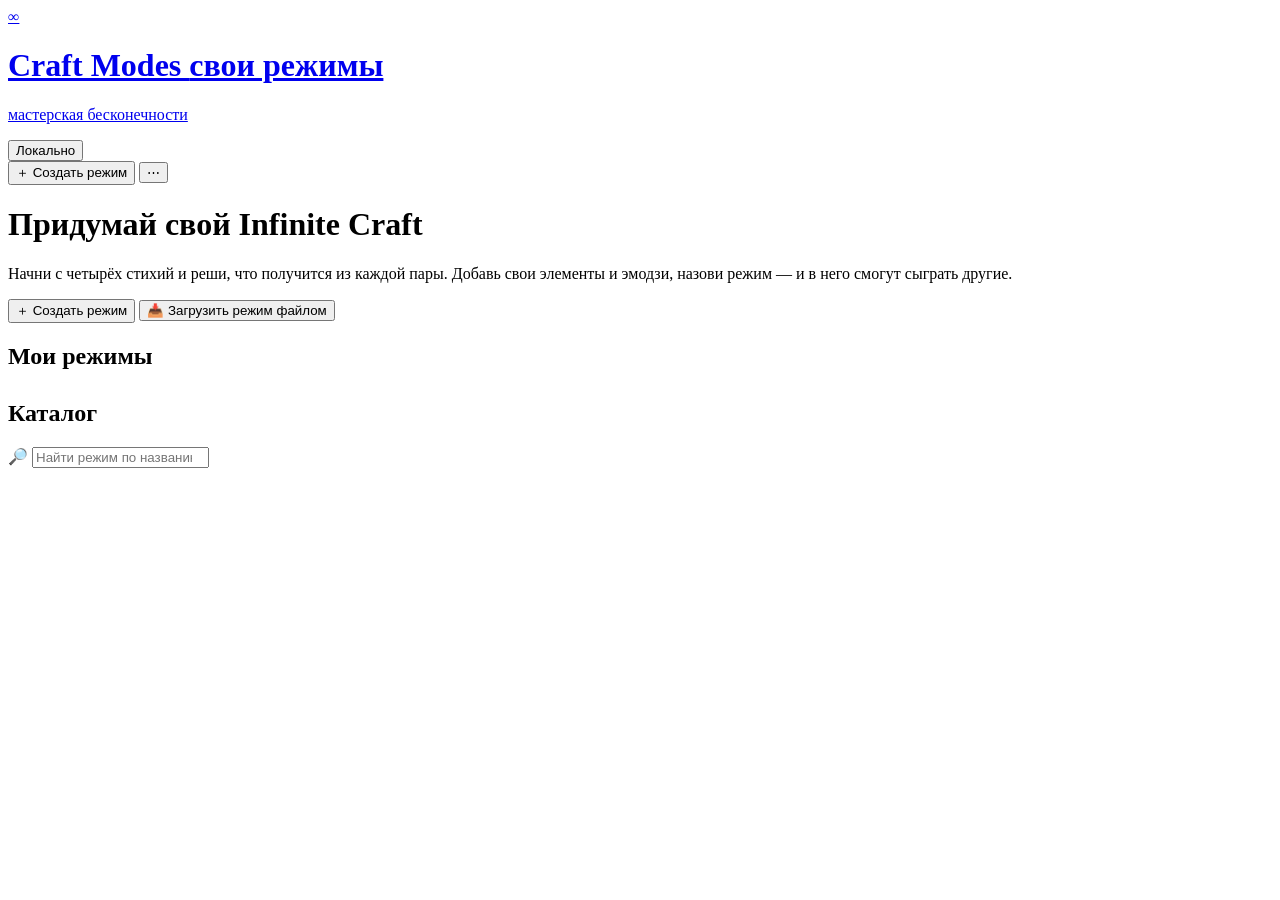
==== index.html @ 92743a30 "Add files via upload" ====
<!DOCTYPE html>
<html lang="ru">
<head>
  <meta charset="utf-8">
  <meta name="viewport" content="width=device-width, initial-scale=1, viewport-fit=cover">
  <meta name="description" content="Craft Modes — создавайте собственные режимы Infinite Craft и играйте в режимы других игроков.">
  <title>Craft Modes — свои режимы Infinite Craft</title>
  <link rel="icon" href="data:image/svg+xml,<svg xmlns='http://www.w3.org/2000/svg' viewBox='0 0 100 100'><text y='.9em' font-size='90'>🧩</text></svg>">
  <link rel="stylesheet" href="css/style.css">
</head>
<body>

  <header class="topbar">
    <a class="brand" href="#/" id="brandLink">
      <span class="brand-logo" aria-hidden="true">∞</span>
      <span class="brand-text">
        <h1>Craft Modes <span class="mode-label" id="modeBadge">свои режимы</span></h1>
        <p>мастерская бесконечности</p>
      </span>
    </a>

    <div class="stats" id="topStats" aria-label="Статистика режима" hidden>
      <div class="stat" title="Всего элементов в режиме">
        <span aria-hidden="true">🧪</span>
        <b id="statElements">4</b>
        <small>элементов</small>
      </div>
      <div class="stat" title="Правил крафта">
        <span aria-hidden="true">🔗</span>
        <b id="statRules">0</b>
        <small>правил</small>
      </div>
    </div>

    <span class="spacer"></span>

    <button class="save-pill" id="savePill" type="button" title="Сохранить сейчас">
      <span class="save-dot" id="saveDot"></span>
      <span id="saveText">Локально</span>
    </button>

    <div class="actions">
      <button class="btn" id="btnLobby" type="button" hidden>← Все режимы</button>
      <button class="btn" id="btnRecipes" type="button" title="Рецепты режима" hidden>
        <span aria-hidden="true">📖</span><span class="btn-label">Рецепты</span>
      </button>
      <button class="btn btn--primary" id="btnCreate" type="button">＋ Создать режим</button>
      <button class="btn btn--icon" id="btnMenu" type="button" aria-haspopup="menu" aria-expanded="false" aria-controls="menu" title="Меню" aria-label="Меню">⋯</button>
    </div>
  </header>

  <!-- ================= главная ================= -->
  <main class="screen" id="screenLobby">
    <div class="lobby">
      <div class="hero">
        <h1>Придумай свой Infinite Craft</h1>
        <p>
          Начни с четырёх стихий и реши, что получится из каждой пары. Добавь свои элементы и эмодзи,
          назови режим — и в него смогут сыграть другие.
        </p>
      </div>

      <div class="lobby-actions">
        <button class="btn btn--primary" id="btnCreate2" type="button">＋ Создать режим</button>
        <button class="btn" id="btnImport" type="button">📥 Загрузить режим файлом</button>
        <input type="file" id="fileInput" accept="application/json,.json" hidden>
      </div>

      <h2 class="section-title">Мои режимы <small id="myCount"></small></h2>
      <div class="mode-grid" id="myModes"></div>
      <div class="empty-note" id="myEmpty" hidden>Пока нет своих режимов. Нажмите «Создать режим» — это займёт пару минут.</div>

      <h2 class="section-title" style="margin-top: 30px">Каталог <small id="catalogCount"></small></h2>
      <label class="search catalog-search">
        <span aria-hidden="true">🔎</span>
        <input id="catalogSearch" type="search" placeholder="Найти режим по названию или автору…" autocomplete="off" spellcheck="false">
      </label>
      <div class="mode-grid" id="catalogModes"></div>
      <div class="empty-note" id="catalogEmpty" hidden>Каталог пуст. Скоро здесь появятся режимы других игроков.</div>
    </div>
  </main>

  <!-- ================= редактор режима ================= -->
  <main class="screen workspace" id="screenEditor" hidden>
    <section class="board-column">
      <div class="board-toolbar">
        <span class="mode-pill"><span aria-hidden="true">✏️</span><span class="name" id="editorTitle">Новый режим</span></span>
        <p class="board-tip"><span aria-hidden="true">🖱️</span> Перетащите элемент на другой — или выберите два по очереди</p>
        <div class="board-tools">
          <span class="board-counter" id="editorBoardCount">4 на столе</span>
          <button class="btn btn--tiny" id="btnClearEditor" type="button">🧹 Очистить</button>
          <button class="btn btn--primary btn--small" id="btnSaveMode" type="button">💾 Сохранить</button>
        </div>
      </div>
      <div class="board" id="editorBoard">
        <div class="board-empty" id="editorEmpty">
          <div class="board-empty-art" aria-hidden="true">✦</div>
          <p>Стол пуст</p>
          <span>Перетащите элемент из панели или нажмите на него</span>
        </div>
      </div>
    </section>

    <aside class="panel" aria-label="Элементы режима">
      <div class="panel-head">
        <span>Элементы</span>
        <span class="panel-count" id="editorCount">4</span>
      </div>
      <label class="search">
        <span aria-hidden="true">🔎</span>
        <input id="editorSearch" type="search" placeholder="Найти элемент…" autocomplete="off" spellcheck="false">
      </label>
      <div class="elements-list" id="editorList"></div>
      <p class="panel-hint">Клик — на стол. Соедините два элемента, чтобы получить результат. Alt+соединение — изменить правило.<br>Верните фишку сюда — она уберётся.</p>
    </aside>
  </main>

  <!-- ================= игра ================= -->
  <main class="screen workspace" id="screenPlay" hidden>
    <section class="board-column">
      <div class="board-toolbar">
        <span class="mode-pill"><span aria-hidden="true">🎮</span><span class="name" id="playTitle"></span></span>
        <p class="board-tip"><span aria-hidden="true">🖱️</span> Перетащите элемент на другой — или выберите два по очереди</p>
        <div class="board-tools">
          <span class="stat-pill"><span aria-hidden="true">💡</span><span id="playFound">0</span> / <span id="playTotal">0</span> открыто</span>
          <span class="board-counter" id="playBoardCount">4 на столе</span>
          <button class="btn btn--tiny" id="btnClearPlay" type="button">🧹 Очистить</button>
          <button class="btn btn--small" id="btnPlayRestart" type="button">↺ Заново</button>
        </div>
      </div>
      <div class="board" id="playBoard">
        <div class="board-empty" id="playEmpty">
          <div class="board-empty-art" aria-hidden="true">✦</div>
          <p>Стол пуст</p>
          <span>Перетащите элемент из панели или нажмите на него</span>
        </div>
      </div>
    </section>

    <aside class="panel" aria-label="Открытые элементы">
      <div class="panel-head">
        <span>Открыто</span>
        <span class="panel-count" id="playCount">4</span>
      </div>
      <label class="search">
        <span aria-hidden="true">🔎</span>
        <input id="playSearch" type="search" placeholder="Найти элемент…" autocomplete="off" spellcheck="false">
      </label>
      <div class="elements-list" id="playList"></div>
      <p class="panel-hint">Клик — на стол. Тяните элемент на стол или на другой элемент.<br>Верните фишку сюда — она уберётся.</p>
    </aside>
  </main>

  <!-- ================= книга рецептов режима ================= -->
  <dialog class="modal modal--recipes" id="recipesDialog" aria-labelledby="recipesTitle">
    <div class="modal-head">
      <div>
        <h3 id="recipesTitle">Рецепты режима</h3>
        <p id="recipesSubtitle">Все правила, которые уже созданы</p>
      </div>
      <button class="modal-close" type="button" data-close aria-label="Закрыть">✕</button>
    </div>
    <div class="modal-body">
      <label class="search search--modal">
        <span aria-hidden="true">🔎</span>
        <input id="recipesSearch" type="search" placeholder="Найти рецепт по элементу…" autocomplete="off" spellcheck="false">
      </label>
      <div class="recipe-list" id="recipesList"></div>
      <p class="recipe-count" id="recipesCount"></p>
    </div>
  </dialog>

  <!-- ================= окно крафта ================= -->
  <dialog class="modal" id="craftDialog" aria-labelledby="craftTitle">
    <div class="modal-head">
      <div>
        <h3 id="craftTitle">Такого элемента ещё нет</h3>
        <p id="craftSubtitle">Выберите готовый элемент или придумайте новый</p>
      </div>
      <button class="modal-close" type="button" data-close aria-label="Закрыть">✕</button>
    </div>
    <div class="modal-body">
      <div class="pair" id="craftPair"></div>

      <div class="tabs" role="tablist">
        <button class="tab is-active" type="button" role="tab" data-tab="existing">Из существующих</button>
        <button class="tab" type="button" role="tab" data-tab="new">Придумать новый</button>
      </div>

      <div class="field" id="craftExistingPane">
        <label class="search">
          <span aria-hidden="true">🔎</span>
          <input id="craftSearch" type="search" placeholder="Поиск по элементам режима…" autocomplete="off" spellcheck="false">
        </label>
        <div class="chip-list" id="craftExisting"></div>
      </div>

      <div id="craftNewPane" hidden>
        <div class="field">
          <span>Название элемента</span>
          <input id="craftName" type="text" maxlength="60" placeholder="Например: диван" autocomplete="off" spellcheck="false">
        </div>
        <div class="field-row" style="margin-top: 10px">
          <label class="field field--emoji">
            <span>Эмодзи</span>
            <div class="emoji-input">
              <input id="craftEmoji" type="text" maxlength="16" autocomplete="off">
              <button class="emoji-button" type="button" data-emoji-for="craftEmoji" title="Открыть клавиатуру эмодзи" aria-label="Выбрать эмодзи">😊</button>
            </div>
          </label>
          <div class="field">
            <span>Подсказка</span>
            <div class="hint" id="craftEmojiHint">Эмодзи подберётся сам — его можно заменить.</div>
          </div>
        </div>
      </div>

      <p class="hint" id="craftHint" role="status"></p>

      <div class="mode-actions">
        <button class="btn btn--primary" type="button" id="craftConfirm">✓ Подтвердить</button>
        <button class="btn btn--ghost" type="button" id="craftCancel">Отмена</button>
      </div>
    </div>
  </dialog>

  <!-- ================= публикация / название режима ================= -->
  <dialog class="modal" id="publishDialog" aria-labelledby="publishTitle">
    <div class="modal-head">
      <div>
        <h3 id="publishTitle">Опубликовать режим</h3>
        <p>Дайте режиму имя — по нему его найдут другие игроки</p>
      </div>
      <button class="modal-close" type="button" data-close aria-label="Закрыть">✕</button>
    </div>
    <div class="modal-body">
      <label class="field">
        <span>Название</span>
        <input id="publishName" type="text" maxlength="60" placeholder="Например: Диванная вселенная" autocomplete="off">
      </label>
      <label class="field">
        <span>Описание</span>
        <textarea id="publishDesc" rows="2" maxlength="200" placeholder="Коротко о правилах режима"></textarea>
      </label>
      <label class="field">
        <span>Эмодзи режима</span>
        <div class="emoji-input">
          <input id="publishEmoji" type="text" maxlength="16" autocomplete="off">
          <button class="emoji-button" type="button" data-emoji-for="publishEmoji" title="Открыть клавиатуру эмодзи" aria-label="Выбрать эмодзи режима">😊</button>
        </div>
      </label>
      <label class="field">
        <span>Ваше имя</span>
        <input id="publishAuthor" type="text" maxlength="40" placeholder="Аноним" autocomplete="off">
      </label>
      <div class="mode-preview" id="publishPreview"></div>
      <p class="hint" id="publishHint" role="status"></p>
      <div class="mode-actions">
        <button class="btn btn--primary" type="button" id="publishConfirm">🌐 Опубликовать</button>
        <button class="btn btn--ghost" type="button" id="publishCancel">Отмена</button>
      </div>
    </div>
  </dialog>

  <!-- ================= клавиатура эмодзи ================= -->
  <dialog class="modal modal--emoji" id="emojiDialog" aria-labelledby="emojiTitle">
    <div class="modal-head">
      <div>
        <h3 id="emojiTitle">Выберите эмодзи</h3>
        <p>Поиск по названию или категории</p>
      </div>
      <button class="modal-close" type="button" data-close aria-label="Закрыть">✕</button>
    </div>
    <div class="modal-body">
      <label class="search search--modal">
        <span aria-hidden="true">🔎</span>
        <input id="emojiSearch" type="search" placeholder="Найти эмодзи: кот, огонь, диван…" autocomplete="off" spellcheck="false">
      </label>
      <div class="emoji-tabs" id="emojiTabs"></div>
      <div class="emoji-grid" id="emojiGrid"></div>
    </div>
  </dialog>

  <!-- ================= жалоба на режим ================= -->
  <dialog class="modal" id="reportDialog" aria-labelledby="reportTitle">
    <div class="modal-head">
      <div>
        <h3 id="reportTitle">Пожаловаться на режим</h3>
        <p id="reportModeName"></p>
      </div>
      <button class="modal-close" type="button" data-close aria-label="Закрыть">✕</button>
    </div>
    <div class="modal-body">
      <label class="field">
        <span>Причина</span>
        <select id="reportReason">
          <option value="bad_words">Ненормативная лексика</option>
          <option value="spam">Спам или реклама</option>
          <option value="broken">Сломанный режим</option>
          <option value="other">Другое</option>
        </select>
      </label>
      <label class="field">
        <span>Комментарий</span>
        <textarea id="reportComment" rows="3" maxlength="500" placeholder="Что не так с режимом?"></textarea>
      </label>
      <p class="hint" id="reportHint" role="status"></p>
      <div class="mode-actions">
        <button class="btn btn--primary" type="button" id="reportSend">🚩 Отправить жалобу</button>
        <button class="btn btn--ghost" type="button" id="reportCancel">Отмена</button>
      </div>
    </div>
  </dialog>

  <!-- ================= ошибка / подтверждение ================= -->
  <dialog class="modal" id="confirmDialog" aria-labelledby="confirmTitle">
    <div class="modal-head">
      <div>
        <h3 id="confirmTitle">Подтвердить?</h3>
        <p id="confirmText"></p>
      </div>
      <button class="modal-close" type="button" data-close aria-label="Закрыть">✕</button>
    </div>
    <div class="modal-body">
      <div class="mode-actions">
        <button class="btn btn--danger" type="button" id="confirmOk">Подтвердить</button>
        <button class="btn btn--ghost" type="button" id="confirmCancel">Отмена</button>
      </div>
    </div>
  </dialog>

  <div class="menu" id="menu" role="menu" hidden>
    <button type="button" role="menuitem" data-action="save">💾 Сохранить режим</button>
    <button type="button" role="menuitem" data-action="publish">🌐 Опубликовать</button>
    <button type="button" role="menuitem" data-action="recipes">📖 Рецепты режима</button>
    <button type="button" role="menuitem" data-action="report">🚩 Пожаловаться на режим</button>
    <button type="button" role="menuitem" data-action="share">🔗 Ссылка на режим</button>
    <div class="menu-sep"></div>
    <button type="button" role="menuitem" data-action="clear">🧹 Очистить стол</button>
    <button type="button" role="menuitem" data-action="restart" class="danger">↺ Начать заново</button>
    <div class="menu-sep"></div>
    <button type="button" role="menuitem" data-action="import">📥 Загрузить режим файлом</button>
    <button type="button" role="menuitem" data-action="lobby">🏠 Все режимы</button>
  </div>

  <div class="toasts" id="toasts" aria-live="polite"></div>

  <script src="js/config.js"></script>
  <script src="js/filter.js"></script>
  <script src="js/storage.js"></script>
  <script src="js/emoji.js"></script>
  <script src="js/emoji-picker.js"></script>
  <script src="js/modes.js"></script>
  <script src="js/app.js"></script>
</body>
</html>
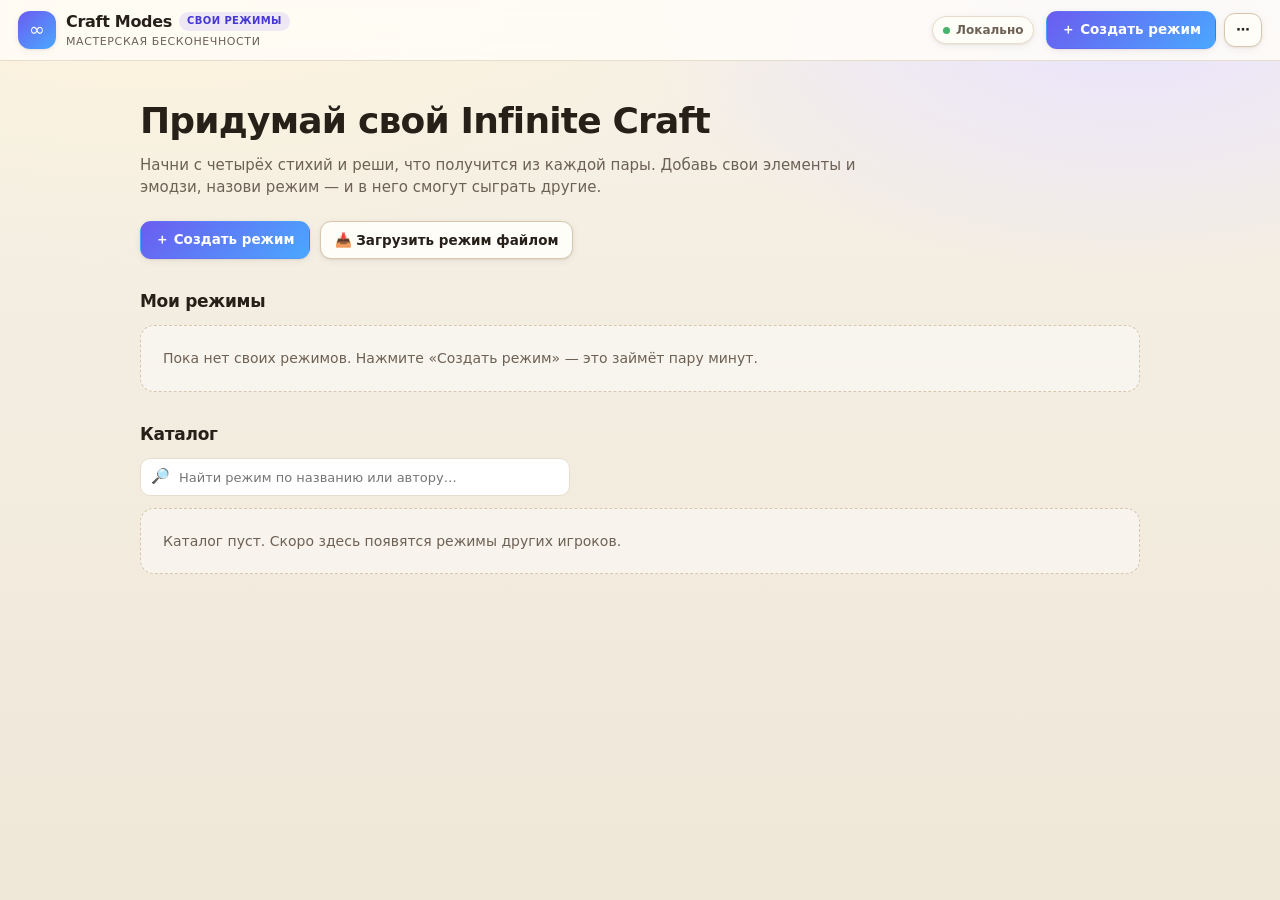
==== commit 28adf558: "Add files via upload" ====
--- a/index.html
+++ b/index.html
@@ -1,4 +1,4 @@
-<!DOCTYPE html>
+﻿<!DOCTYPE html>
 <html lang="ru">
 <head>
   <meta charset="utf-8">
@@ -6,7 +6,7 @@
   <meta name="description" content="Craft Modes — создавайте собственные режимы Infinite Craft и играйте в режимы других игроков.">
   <title>Craft Modes — свои режимы Infinite Craft</title>
   <link rel="icon" href="data:image/svg+xml,<svg xmlns='http://www.w3.org/2000/svg' viewBox='0 0 100 100'><text y='.9em' font-size='90'>🧩</text></svg>">
-  <link rel="stylesheet" href="css/style.css">
+  <link rel="stylesheet" href="style.css">
 </head>
 <body>
 
@@ -345,13 +345,14 @@
 
   <div class="toasts" id="toasts" aria-live="polite"></div>
 
-  <script src="js/config.js"></script>
-  <script src="js/filter.js"></script>
-  <script src="js/storage.js"></script>
-  <script src="js/emoji.js"></script>
-  <script src="js/emoji-picker.js"></script>
-  <script src="js/modes.js"></script>
-  <script src="js/app.js"></script>
+  <script src="config.js"></script>
+  <script src="filter.js"></script>
+  <script src="storage.js"></script>
+  <script src="emoji.js"></script>
+  <script src="emoji-picker.js"></script>
+  <script src="modes.js"></script>
+  <script src="app.js"></script>
 </body>
 </html>
 
+
--- a/style.css
+++ b/style.css
@@ -0,0 +1,1190 @@
+/* =========================================================
+   Craft Modes — стили
+   ========================================================= */
+
+:root {
+  --bg: #f6f1e7;
+  --bg-2: #efe7d8;
+  --card: #fffdf8;
+  --ink: #262019;
+  --ink-soft: #6d6155;
+  --line: #e7ddcc;
+  --line-strong: #d6c7ad;
+  --accent: #6b5cf0;
+  --accent-2: #4aa8ff;
+  --accent-deep: #4738d6;
+  --warn: #d9503f;
+  --ok: #2f9e5f;
+  --shadow-sm: 0 1px 2px rgba(58, 40, 20, 0.08), 0 2px 8px rgba(58, 40, 20, 0.06);
+  --shadow-md: 0 6px 18px rgba(58, 40, 20, 0.1);
+  --shadow-lg: 0 18px 45px rgba(58, 40, 20, 0.18);
+  --radius: 14px;
+  --font: "Segoe UI", "Inter", system-ui, -apple-system, Roboto, "Helvetica Neue", Arial, sans-serif;
+  --emoji: "Segoe UI Emoji", "Apple Color Emoji", "Noto Color Emoji", sans-serif;
+}
+
+* { box-sizing: border-box; }
+
+html, body { height: 100%; }
+
+body {
+  margin: 0;
+  display: flex;
+  flex-direction: column;
+  min-height: 100dvh;
+  font-family: var(--font);
+  font-size: 15px;
+  line-height: 1.45;
+  color: var(--ink);
+  background: radial-gradient(1200px 600px at 12% -10%, #fff4d9 0%, transparent 60%),
+              radial-gradient(900px 500px at 88% 0%, #e8e2ff 0%, transparent 55%),
+              linear-gradient(180deg, var(--bg) 0%, var(--bg-2) 100%);
+  -webkit-font-smoothing: antialiased;
+}
+
+button { font-family: inherit; }
+input { font-family: inherit; }
+
+[hidden] { display: none !important; }
+
+/* ---------- шапка ---------- */
+
+.topbar {
+  flex: 0 0 auto;
+  display: flex;
+  align-items: center;
+  gap: 12px;
+  padding: 10px 18px;
+  background: rgba(255, 253, 248, 0.85);
+  border-bottom: 1px solid var(--line);
+  backdrop-filter: blur(10px);
+}
+
+.topbar .actions {
+  display: flex;
+  align-items: center;
+  gap: 8px;
+}
+
+.brand {
+  display: flex;
+  align-items: center;
+  gap: 10px;
+  text-decoration: none;
+  color: inherit;
+}
+
+.brand-logo {
+  display: grid;
+  place-items: center;
+  width: 38px;
+  height: 38px;
+  border-radius: 12px;
+  background: linear-gradient(140deg, var(--accent), var(--accent-2));
+  color: #fff;
+  font-size: 19px;
+  box-shadow: var(--shadow-sm);
+}
+
+.brand-text h1 {
+  display: flex;
+  align-items: center;
+  gap: 7px;
+  margin: 0;
+  font-size: 16px;
+  letter-spacing: -0.3px;
+}
+
+.brand-text p {
+  margin: 1px 0 0;
+  font-size: 11px;
+  color: var(--ink-soft);
+  text-transform: uppercase;
+  letter-spacing: 0.6px;
+}
+
+.mode-label {
+  display: inline-block;
+  padding: 2px 8px 3px;
+  border-radius: 999px;
+  vertical-align: 2px;
+  background: rgba(107, 92, 240, 0.12);
+  color: var(--accent-deep);
+  font-size: 10px;
+  font-weight: 800;
+  letter-spacing: 0.04em;
+  text-transform: uppercase;
+  white-space: nowrap;
+}
+
+/* ---------- статистика в шапке ---------- */
+
+.stats {
+  display: flex;
+  align-items: center;
+  gap: 8px;
+}
+
+.stat {
+  display: inline-flex;
+  align-items: baseline;
+  gap: 5px;
+  padding: 6px 11px;
+  border: 1px solid var(--line);
+  border-radius: 999px;
+  background: var(--card);
+  box-shadow: var(--shadow-sm);
+  font-size: 13px;
+  font-weight: 750;
+  white-space: nowrap;
+}
+
+.stat span { font-family: var(--emoji); font-size: 14px; }
+.stat small { font-size: 11px; font-weight: 650; color: var(--ink-soft); }
+
+/* ---------- «сохранено» ---------- */
+
+.save-pill {
+  display: inline-flex;
+  align-items: center;
+  gap: 6px;
+  padding: 6px 10px;
+  border: 1px solid var(--line);
+  border-radius: 999px;
+  background: var(--card);
+  color: var(--ink-soft);
+  font-size: 12px;
+  font-weight: 650;
+  cursor: pointer;
+  white-space: nowrap;
+  box-shadow: var(--shadow-sm);
+}
+
+.save-dot {
+  width: 7px;
+  height: 7px;
+  border-radius: 999px;
+  background: #47b26b;
+}
+
+.save-pill[data-state="dirty"] .save-dot { background: #e2a33a; }
+.save-pill[data-state="local"] .save-dot { background: #9d9284; }
+
+/* ---------- действия ---------- */
+
+.actions {
+  display: flex;
+  align-items: center;
+  gap: 8px;
+}
+
+.btn--icon {
+  width: 38px;
+  padding: 0;
+  font-size: 18px;
+  font-weight: 800;
+  line-height: 1;
+}
+
+/* ---------- меню ---------- */
+
+.menu {
+  position: fixed;
+  top: 62px;
+  right: 18px;
+  z-index: 300;
+  min-width: 240px;
+  padding: 6px;
+  border: 1px solid var(--line-strong);
+  border-radius: 14px;
+  background: var(--card);
+  box-shadow: var(--shadow-lg);
+}
+
+.menu[hidden] { display: none; }
+
+.menu button {
+  display: flex;
+  width: 100%;
+  align-items: center;
+  gap: 9px;
+  padding: 9px 11px;
+  border: none;
+  border-radius: 9px;
+  background: transparent;
+  color: var(--ink);
+  font-size: 13.5px;
+  font-weight: 650;
+  text-align: left;
+  cursor: pointer;
+}
+
+.menu button:hover { background: var(--bg-2); }
+.menu button.danger { color: var(--warn); }
+.menu-sep { height: 1px; margin: 5px 3px; background: var(--line); }
+
+.spacer { flex: 1; }
+
+/* ---------- кнопки ---------- */
+
+.btn {
+  display: inline-flex;
+  align-items: center;
+  justify-content: center;
+  gap: 7px;
+  padding: 9px 14px;
+  border: 1px solid var(--line-strong);
+  border-radius: 11px;
+  background: var(--card);
+  color: var(--ink);
+  font-size: 13.5px;
+  font-weight: 650;
+  cursor: pointer;
+  white-space: nowrap;
+  transition: transform 0.12s, box-shadow 0.12s, background 0.12s, border-color 0.12s;
+  box-shadow: var(--shadow-sm);
+}
+
+.btn:hover { transform: translateY(-1px); box-shadow: var(--shadow-md); }
+.btn:active { transform: translateY(0); }
+.btn:disabled { opacity: 0.55; cursor: default; transform: none; box-shadow: none; }
+
+.btn--primary {
+  border-color: transparent;
+  background: linear-gradient(135deg, var(--accent), var(--accent-2));
+  color: #fff;
+}
+
+.btn--ghost {
+  background: transparent;
+  border-color: transparent;
+  box-shadow: none;
+  color: var(--ink-soft);
+}
+.btn--ghost:hover { background: rgba(0, 0, 0, 0.05); box-shadow: none; }
+
+.btn--danger {
+  border-color: transparent;
+  background: linear-gradient(135deg, #f2705b, var(--warn));
+  color: #fff;
+}
+
+.btn--small { padding: 6px 10px; font-size: 12.5px; border-radius: 9px; }
+
+/* ---------- экраны ---------- */
+
+.screen {
+  flex: 1 1 auto;
+  display: flex;
+  flex-direction: column;
+  min-height: 0;
+}
+
+/* ---------- главная ---------- */
+
+.lobby {
+  width: min(1000px, calc(100vw - 32px));
+  margin: 0 auto;
+  padding: 34px 0 40px;
+}
+
+.hero h1 {
+  margin: 0 0 8px;
+  font-size: clamp(24px, 3.4vw, 36px);
+  letter-spacing: -0.8px;
+}
+
+.hero p {
+  margin: 0 0 22px;
+  max-width: 720px;
+  color: var(--ink-soft);
+  font-size: 15px;
+}
+
+.lobby-actions {
+  display: flex;
+  flex-wrap: wrap;
+  gap: 10px;
+  margin-bottom: 30px;
+}
+
+.section-title {
+  display: flex;
+  align-items: baseline;
+  gap: 10px;
+  margin: 0 0 12px;
+  font-size: 17px;
+  letter-spacing: -0.3px;
+}
+
+.section-title small {
+  font-size: 12.5px;
+  font-weight: 600;
+  color: var(--ink-soft);
+}
+
+.catalog-search {
+  max-width: 430px;
+  margin: 0 0 12px;
+}
+
+.mode-grid {
+  display: grid;
+  grid-template-columns: repeat(auto-fill, minmax(270px, 1fr));
+  gap: 12px;
+}
+
+.mode-card {
+  display: flex;
+  flex-direction: column;
+  gap: 8px;
+  min-width: 0;
+  padding: 14px 15px 13px;
+  border: 1px solid var(--line);
+  border-radius: var(--radius);
+  background: var(--card);
+  box-shadow: var(--shadow-sm);
+  text-align: left;
+  cursor: pointer;
+  transition: transform 0.13s, box-shadow 0.13s, border-color 0.13s;
+  overflow: hidden;
+}
+
+.mode-card:hover {
+  transform: translateY(-2px);
+  box-shadow: var(--shadow-md);
+  border-color: var(--accent);
+}
+
+.mode-card-head {
+  display: flex;
+  align-items: flex-start;
+  gap: 10px;
+}
+
+.mode-badge {
+  display: grid;
+  place-items: center;
+  width: 34px;
+  height: 34px;
+  flex: 0 0 auto;
+  border-radius: 10px;
+  background: hsl(var(--h, 260) 80% 93%);
+  font-family: var(--emoji);
+  font-size: 18px;
+}
+
+.mode-name {
+  font-size: 15px;
+  font-weight: 750;
+  letter-spacing: -0.2px;
+  overflow: hidden;
+  text-overflow: ellipsis;
+  white-space: nowrap;
+}
+
+.mode-author {
+  font-size: 12px;
+  color: var(--ink-soft);
+}
+
+.mode-desc {
+  margin: 0;
+  font-size: 13px;
+  color: var(--ink-soft);
+  display: -webkit-box;
+  -webkit-line-clamp: 2;
+  -webkit-box-orient: vertical;
+  overflow: hidden;
+  min-height: 1.3em;
+}
+
+.mode-foot {
+  display: flex;
+  align-items: center;
+  flex-wrap: wrap;
+  gap: 7px 10px;
+  margin-top: auto;
+  padding-top: 4px;
+  font-size: 12px;
+  color: var(--ink-soft);
+}
+
+.mode-card .mode-foot .btn {
+  flex: 0 1 auto;
+  min-width: 0;
+}
+
+.mode-foot .dot { opacity: 0.5; }
+
+.mode-like {
+  margin-left: auto;
+  display: inline-flex;
+  align-items: center;
+  gap: 4px;
+  padding: 4px 9px;
+  border: 1px solid var(--line);
+  border-radius: 999px;
+  background: #fff;
+  font-size: 12px;
+  font-weight: 700;
+  color: var(--ink-soft);
+  cursor: pointer;
+}
+
+.mode-like:hover { border-color: var(--warn); color: var(--warn); }
+.mode-like.is-liked { border-color: var(--warn); color: var(--warn); background: #fff1ef; }
+
+.mode-report {
+  display: inline-flex;
+  align-items: center;
+  justify-content: center;
+  width: 27px;
+  height: 27px;
+  border: 1px solid var(--line);
+  border-radius: 999px;
+  background: #fff;
+  font-family: var(--emoji);
+  font-size: 13px;
+  cursor: pointer;
+}
+
+.mode-report:hover { border-color: var(--warn); background: #fff1ef; }
+
+.empty-note {
+  padding: 22px;
+  border: 1px dashed var(--line-strong);
+  border-radius: var(--radius);
+  color: var(--ink-soft);
+  font-size: 14px;
+  background: rgba(255, 255, 255, 0.45);
+}
+
+/* ---------- редактор режима и игра ---------- */
+
+.workspace {
+  flex: 1 1 auto;
+  display: flex;
+  flex-direction: row;
+  min-height: 0;
+  max-height: calc(100dvh - 60px);
+  overflow: hidden;
+  gap: 14px;
+  padding: 12px 14px 14px;
+}
+
+.board-column {
+  flex: 1 1 auto;
+  display: flex;
+  flex-direction: column;
+  min-width: 0;
+  gap: 8px;
+}
+
+.board-toolbar {
+  flex: 0 0 auto;
+  display: flex;
+  align-items: center;
+  gap: 10px;
+  min-height: 34px;
+  font-size: 13px;
+  color: var(--ink-soft);
+}
+
+.mode-pill {
+  display: inline-flex;
+  align-items: center;
+  gap: 7px;
+  padding: 5px 11px;
+  border: 1px solid var(--line);
+  border-radius: 999px;
+  background: var(--card);
+  font-weight: 700;
+  font-size: 12.5px;
+  color: var(--ink);
+  max-width: 46vw;
+}
+
+.mode-pill .name { overflow: hidden; text-overflow: ellipsis; white-space: nowrap; }
+
+.stat-pill {
+  display: inline-flex;
+  align-items: center;
+  gap: 6px;
+  padding: 5px 10px;
+  border: 1px solid var(--line);
+  border-radius: 999px;
+  background: rgba(255, 255, 255, 0.7);
+  font-size: 12.5px;
+  font-weight: 650;
+  color: var(--ink-soft);
+}
+
+.board-tip {
+  flex: 1 1 260px;
+  min-width: 0;
+  margin: 0;
+  font-size: 12.5px;
+  color: var(--ink-soft);
+  overflow: hidden;
+  text-overflow: ellipsis;
+  white-space: nowrap;
+}
+
+.board-tools {
+  display: flex;
+  align-items: center;
+  gap: 7px;
+  margin-left: auto;
+  flex-wrap: wrap;
+}
+
+.board-counter {
+  font-size: 12px;
+  color: var(--ink-soft);
+  white-space: nowrap;
+}
+
+.board {
+  position: relative;
+  flex: 1 1 auto;
+  min-height: 320px;
+  border: 1px solid var(--line);
+  border-radius: 18px;
+  background: var(--card);
+  background-image: radial-gradient(rgba(120, 100, 70, 0.13) 1px, transparent 1px);
+  background-size: 22px 22px;
+  overflow: hidden;
+  box-shadow: inset 0 1px 0 #fff, var(--shadow-sm);
+  touch-action: none;
+}
+
+.board.is-dragging {
+  /* Во время переноса фишка может выйти за стол и визуально лечь на панель. */
+  overflow: visible;
+  z-index: 30;
+}
+
+.panel {
+  position: relative;
+  z-index: 1;
+  flex: 0 0 296px;
+  display: flex;
+  flex-direction: column;
+  gap: 8px;
+  min-height: 0;
+  padding: 12px;
+  border: 1px solid var(--line);
+  border-radius: 18px;
+  background: var(--card);
+  box-shadow: var(--shadow-sm);
+  transition: border-color 0.13s, box-shadow 0.13s;
+}
+
+.panel.is-drop-target {
+  border-color: rgba(217, 80, 63, 0.72);
+  box-shadow:
+    inset 0 0 0 3px rgba(217, 80, 63, 0.1),
+    var(--shadow-md);
+}
+
+.panel-head {
+  display: flex;
+  align-items: center;
+  gap: 8px;
+  font-size: 12px;
+  font-weight: 800;
+  letter-spacing: 0.6px;
+  text-transform: uppercase;
+  color: var(--ink-soft);
+}
+
+.panel-count {
+  margin-left: auto;
+  padding: 1px 8px;
+  border-radius: 999px;
+  background: rgba(107, 92, 240, 0.12);
+  color: var(--accent-deep);
+  font-size: 11px;
+}
+
+.search {
+  display: flex;
+  align-items: center;
+  gap: 7px;
+  padding: 7px 10px;
+  border: 1px solid var(--line);
+  border-radius: 10px;
+  background: #fff;
+}
+
+.search input {
+  flex: 1;
+  min-width: 0;
+  border: none;
+  outline: none;
+  background: transparent;
+  font-size: 13px;
+  color: var(--ink);
+}
+
+.elements-list {
+  flex: 1 1 auto;
+  min-height: 0;
+  overflow-y: auto;
+  display: flex;
+  flex-direction: column;
+  gap: 3px;
+  padding-right: 2px;
+  scrollbar-width: thin;
+}
+
+.el-item {
+  display: flex;
+  align-items: center;
+  width: 100%;
+  gap: 9px;
+  padding: 5px 8px;
+  border: 1px solid transparent;
+  border-radius: 10px;
+  background: transparent;
+  font-size: 13px;
+  font-weight: 650;
+  color: var(--ink);
+  text-align: left;
+  cursor: pointer;
+}
+
+.el-item:hover { background: #f7f2e8; border-color: var(--line); }
+
+.el-item .el-emoji {
+  display: grid;
+  place-items: center;
+  width: 26px;
+  height: 26px;
+  flex: 0 0 auto;
+  border-radius: 8px;
+  background: hsl(var(--h, 260) 78% 92%);
+  font-family: var(--emoji);
+  font-size: 15px;
+}
+
+.el-item .el-name {
+  overflow: hidden;
+  text-overflow: ellipsis;
+  white-space: nowrap;
+}
+
+.el-item .el-mark {
+  margin-left: auto;
+  color: var(--accent-deep);
+  font-weight: 800;
+  opacity: 0.6;
+}
+.el-item:hover .el-mark { opacity: 1; }
+
+.panel-hint {
+  margin: 0;
+  font-size: 11.5px;
+  color: var(--ink-soft);
+}
+
+/* ---------- фишки на столе ---------- */
+
+.chip {
+  --h: 260;
+  position: absolute;
+  display: inline-flex;
+  align-items: center;
+  gap: 7px;
+  padding: 7px 12px 7px 8px;
+  border: 1px solid rgba(0, 0, 0, 0.07);
+  border-radius: 999px;
+  background: linear-gradient(180deg, #fff 0%, hsl(var(--h) 70% 96%) 100%);
+  box-shadow: var(--shadow-sm);
+  font-size: 13px;
+  font-weight: 650;
+  color: var(--ink);
+  cursor: grab;
+  user-select: none;
+  max-width: 260px;
+  transition: box-shadow 0.13s, border-color 0.13s;
+  touch-action: none;
+}
+
+.chip:hover { box-shadow: var(--shadow-md); }
+
+.chip .chip-emoji {
+  display: grid;
+  place-items: center;
+  width: 24px;
+  height: 24px;
+  flex: 0 0 auto;
+  border-radius: 999px;
+  background: hsl(var(--h) 78% 90%);
+  font-family: var(--emoji);
+  font-size: 14px;
+}
+
+.chip .chip-name {
+  overflow: hidden;
+  text-overflow: ellipsis;
+  white-space: nowrap;
+}
+
+.chip.is-selected {
+  border-color: var(--accent);
+  box-shadow: 0 0 0 3px rgba(107, 92, 240, 0.22), var(--shadow-md);
+}
+
+.chip.is-dragging { cursor: grabbing; z-index: 999; box-shadow: var(--shadow-lg); }
+.chip.is-over { border-color: var(--accent); }
+.chip.is-new { animation: chip-pop 0.45s cubic-bezier(0.34, 1.56, 0.64, 1); }
+
+@keyframes chip-pop {
+  from { transform: scale(0.6); opacity: 0; }
+  to { transform: scale(1); opacity: 1; }
+}
+
+.board-empty {
+  position: absolute;
+  inset: 0;
+  display: flex;
+  flex-direction: column;
+  align-items: center;
+  justify-content: center;
+  gap: 4px;
+  padding: 24px;
+  text-align: center;
+  color: var(--ink-soft);
+  font-size: 14px;
+  pointer-events: none;
+}
+
+.board-empty-art {
+  font-size: 28px;
+  line-height: 1;
+  color: var(--accent);
+  opacity: 0.55;
+}
+
+.board-empty p {
+  margin: 0;
+  font-size: 14px;
+  font-weight: 750;
+  color: var(--ink);
+}
+
+.board-empty span {
+  max-width: 300px;
+  font-size: 12.5px;
+  color: var(--ink-soft);
+}
+
+/* ---------- модальные окна ---------- */
+
+.modal {
+  width: min(560px, calc(100vw - 28px));
+  max-height: min(86dvh, 760px);
+  padding: 0;
+  border: none;
+  border-radius: 20px;
+  background: var(--card);
+  box-shadow: var(--shadow-lg);
+  color: var(--ink);
+}
+
+.modal::backdrop { background: rgba(40, 30, 15, 0.42); backdrop-filter: blur(3px); }
+
+.modal[open] { display: flex; flex-direction: column; }
+
+.modal-head {
+  display: flex;
+  align-items: flex-start;
+  gap: 12px;
+  padding: 18px 18px 12px;
+  border-bottom: 1px solid var(--line);
+}
+
+.modal-head h3 { margin: 0 0 3px; font-size: 17px; letter-spacing: -0.3px; }
+.modal-head p { margin: 0; font-size: 12.5px; color: var(--ink-soft); }
+
+.modal-close {
+  margin-left: auto;
+  width: 30px;
+  height: 30px;
+  flex: 0 0 auto;
+  border: 1px solid var(--line);
+  border-radius: 9px;
+  background: #fff;
+  color: var(--ink-soft);
+  font-size: 14px;
+  cursor: pointer;
+}
+.modal-close:hover { background: #f3ece0; }
+
+.modal-body {
+  padding: 16px 18px 18px;
+  overflow-y: auto;
+  display: flex;
+  flex-direction: column;
+  gap: 12px;
+}
+
+.field { display: flex; flex-direction: column; gap: 5px; }
+.field > span { font-size: 11px; font-weight: 800; letter-spacing: 0.6px; text-transform: uppercase; color: var(--ink-soft); }
+
+.field input,
+.field textarea,
+.field select {
+  padding: 9px 11px;
+  border: 1.5px solid var(--line);
+  border-radius: 10px;
+  background: #fff;
+  color: var(--ink);
+  font: inherit;
+  font-size: 14px;
+  outline: none;
+  resize: vertical;
+}
+
+.field select { resize: none; cursor: pointer; }
+
+.field input:focus,
+.field textarea:focus { border-color: var(--accent); box-shadow: 0 0 0 3px rgba(107, 92, 240, 0.15); }
+
+.emoji-input {
+  display: flex;
+  align-items: stretch;
+  gap: 7px;
+}
+
+.emoji-input input {
+  width: 96px;
+  min-width: 0;
+  text-align: center;
+  font-family: var(--emoji);
+  font-size: 19px;
+}
+
+.emoji-button {
+  flex: 0 0 auto;
+  width: 42px;
+  border: 1.5px solid var(--line);
+  border-radius: 10px;
+  background: #fff;
+  font-family: var(--emoji);
+  font-size: 20px;
+  cursor: pointer;
+  transition: border-color 0.13s, background 0.13s;
+}
+
+.emoji-button:hover { border-color: var(--accent); background: #faf7ff; }
+
+.modal--emoji {
+  width: min(620px, calc(100vw - 28px));
+}
+
+.emoji-tabs {
+  display: flex;
+  gap: 5px;
+  overflow-x: auto;
+  padding-bottom: 3px;
+  scrollbar-width: thin;
+}
+
+.emoji-tab {
+  flex: 0 0 auto;
+  padding: 6px 9px;
+  border: 1px solid var(--line);
+  border-radius: 999px;
+  background: var(--card);
+  color: var(--ink-soft);
+  font-size: 12px;
+  font-weight: 650;
+  cursor: pointer;
+  white-space: nowrap;
+}
+
+.emoji-tab:hover { border-color: var(--accent); }
+.emoji-tab.is-active { background: #eeeaff; border-color: var(--accent); color: var(--accent-deep); }
+
+.emoji-grid {
+  display: grid;
+  grid-template-columns: repeat(auto-fill, minmax(44px, 1fr));
+  gap: 4px;
+  max-height: min(50dvh, 420px);
+  overflow-y: auto;
+  padding-right: 2px;
+  scrollbar-width: thin;
+}
+
+.emoji-cell {
+  display: grid;
+  place-items: center;
+  width: 100%;
+  aspect-ratio: 1;
+  border: 1px solid transparent;
+  border-radius: 10px;
+  background: transparent;
+  font-family: var(--emoji);
+  font-size: 24px;
+  cursor: pointer;
+}
+
+.emoji-cell:hover { background: #f3ece0; border-color: var(--line); }
+
+.field-row { display: flex; gap: 12px; flex-wrap: wrap; }
+.field-row .field { flex: 1 1 160px; }
+.field-row .field--emoji { flex: 0 0 auto; }
+
+.hint { margin: 0; font-size: 12px; color: var(--ink-soft); }
+.hint.is-error { color: var(--warn); }
+
+.pair { display: flex; align-items: center; gap: 8px; flex-wrap: wrap; }
+.pair-plus { font-weight: 800; color: var(--ink-soft); }
+
+.mini-chip {
+  --h: 260;
+  display: inline-flex;
+  align-items: center;
+  gap: 6px;
+  padding: 4px 10px 4px 5px;
+  border: 1px solid var(--line);
+  border-radius: 999px;
+  background: hsl(var(--h) 70% 96%);
+  font-size: 13px;
+  font-weight: 650;
+}
+
+.mini-chip .mini-emoji {
+  display: grid;
+  place-items: center;
+  width: 22px;
+  height: 22px;
+  border-radius: 999px;
+  background: hsl(var(--h) 78% 89%);
+  font-family: var(--emoji);
+  font-size: 13px;
+}
+
+.mini-chip.is-pickable {
+  font: inherit;
+  font-size: 13px;
+  font-weight: 650;
+  color: var(--ink);
+  cursor: pointer;
+  transition: transform 0.12s, border-color 0.12s, box-shadow 0.12s;
+}
+
+.mini-chip.is-pickable:hover {
+  transform: translateY(-1px);
+  border-color: var(--accent);
+  box-shadow: var(--shadow-sm);
+}
+
+.tabs { display: flex; gap: 6px; padding: 3px; border-radius: 12px; background: #f3ece0; }
+.tab {
+  flex: 1;
+  padding: 7px 10px;
+  border: none;
+  border-radius: 9px;
+  background: transparent;
+  font-size: 12.5px;
+  font-weight: 700;
+  color: var(--ink-soft);
+  cursor: pointer;
+}
+.tab.is-active { background: #fff; color: var(--ink); box-shadow: var(--shadow-sm); }
+
+.mode-preview {
+  display: flex;
+  align-items: center;
+  gap: 10px;
+  padding: 10px 12px;
+  border: 1px dashed var(--line-strong);
+  border-radius: 12px;
+  background: rgba(255, 255, 255, 0.6);
+  font-size: 13px;
+  color: var(--ink-soft);
+}
+
+.mode-preview b { color: var(--ink); }
+
+.mode-actions { display: flex; gap: 8px; flex-wrap: wrap; margin-top: 4px; }
+
+.chip-list { display: flex; flex-wrap: wrap; gap: 6px; max-height: 160px; overflow-y: auto; }
+
+.error-box {
+  padding: 10px 12px;
+  border: 1px solid #f0c9c2;
+  border-radius: 10px;
+  background: #fff3f1;
+  color: #a03a2c;
+  font-size: 12.5px;
+}
+
+/* ---------- книга рецептов ---------- */
+
+.modal--recipes {
+  width: min(680px, calc(100vw - 28px));
+}
+
+.recipe-list {
+  display: flex;
+  flex-direction: column;
+  gap: 5px;
+  max-height: min(56dvh, 520px);
+  overflow-y: auto;
+  scrollbar-width: thin;
+}
+
+.recipe-row {
+  display: flex;
+  align-items: center;
+  gap: 8px;
+  flex-wrap: wrap;
+  padding: 8px 10px;
+  border: 1px solid var(--line);
+  border-radius: 10px;
+  background: #fffdf8;
+}
+
+.recipe-pair {
+  display: flex;
+  align-items: center;
+  gap: 6px;
+  flex-wrap: wrap;
+  min-width: 0;
+}
+
+.recipe-arrow {
+  font-weight: 800;
+  color: var(--ink-soft);
+}
+
+.recipe-badge {
+  margin-left: auto;
+  padding: 2px 8px;
+  border-radius: 999px;
+  background: #f0ece4;
+  color: var(--ink-soft);
+  font-size: 10px;
+  font-weight: 800;
+  letter-spacing: 0.03em;
+  text-transform: uppercase;
+  white-space: nowrap;
+}
+
+.recipe-badge.is-open { background: #e6f6ec; color: #237a46; }
+.recipe-badge.is-available { background: #eeeaff; color: var(--accent-deep); }
+.recipe-badge.is-locked { background: #f0ece4; color: #9b8f80; }
+.recipe-badge.is-editor { background: #fff3d9; color: #9a6a12; }
+
+.recipe-count {
+  margin: 0;
+  text-align: center;
+  font-size: 12px;
+  color: var(--ink-soft);
+}
+
+.recipe-empty {
+  display: flex;
+  flex-direction: column;
+  align-items: center;
+  gap: 2px;
+  padding: 18px;
+  border: 1px dashed var(--line-strong);
+  border-radius: 12px;
+  text-align: center;
+  color: var(--ink-soft);
+  font-size: 13px;
+}
+
+.recipe-empty b { color: var(--ink); }
+.recipe-empty span { font-size: 12px; }
+
+/* ---------- тосты ---------- */
+
+.toasts {
+  position: fixed;
+  left: 50%;
+  bottom: 18px;
+  transform: translateX(-50%);
+  display: flex;
+  flex-direction: column;
+  gap: 8px;
+  z-index: 400;
+  pointer-events: none;
+}
+
+.toast {
+  display: flex;
+  align-items: center;
+  gap: 9px;
+  padding: 10px 15px;
+  border-radius: 12px;
+  background: rgba(38, 32, 25, 0.94);
+  color: #fff;
+  font-size: 13px;
+  box-shadow: var(--shadow-lg);
+  animation: toast-in 0.2s ease-out;
+}
+
+@keyframes toast-in {
+  from { transform: translateY(8px); opacity: 0; }
+  to { transform: translateY(0); opacity: 1; }
+}
+
+/* ---------- мобильная версия ---------- */
+
+@media (max-width: 820px) {
+  .topbar {
+    flex-wrap: wrap;
+    gap: 7px;
+    padding: 8px 10px;
+  }
+  .topbar .brand {
+    width: 100%;
+    display: flex;
+    align-items: center;
+    gap: 8px;
+  }
+  .topbar .brand-text { flex: 1; }
+  .topbar .brand-text p,
+  .topbar .brand-text .mode-label { display: none; }
+  .topbar .stats {
+    order: 3;
+    width: 100%;
+    gap: 6px;
+  }
+  .topbar .stat { padding: 4px 9px; font-size: 12px; }
+  .topbar .save-pill { order: 2; margin-left: auto; }
+  .topbar .actions { order: 2; flex: 1 1 auto; justify-content: flex-end; }
+  .topbar #btnLobby,
+  .topbar #btnRemote,
+  .topbar #btnCreate,
+  .topbar #btnMenu { flex: 0 1 auto; }
+  .topbar #btnCreate { flex: 1 1 auto; }
+  .workspace {
+    flex-direction: column;
+    max-height: calc(100dvh - 158px);
+    overflow: hidden;
+    padding: 10px;
+    gap: 10px;
+  }
+  .panel {
+    flex: 0 0 auto;
+    max-height: 38dvh;
+    order: 2;
+  }
+  .board { min-height: 36dvh; }
+  .brand-text span { display: none; }
+  .mode-pill { max-width: 42vw; }
+  .board-toolbar { flex-wrap: wrap; }
+  .board-tip { display: none; }
+  .board-tools { width: 100%; justify-content: flex-end; }
+  .menu { top: auto; bottom: 14px; left: 10px; right: 10px; min-width: 0; }
+  .btn-label { display: none; }
+}
+
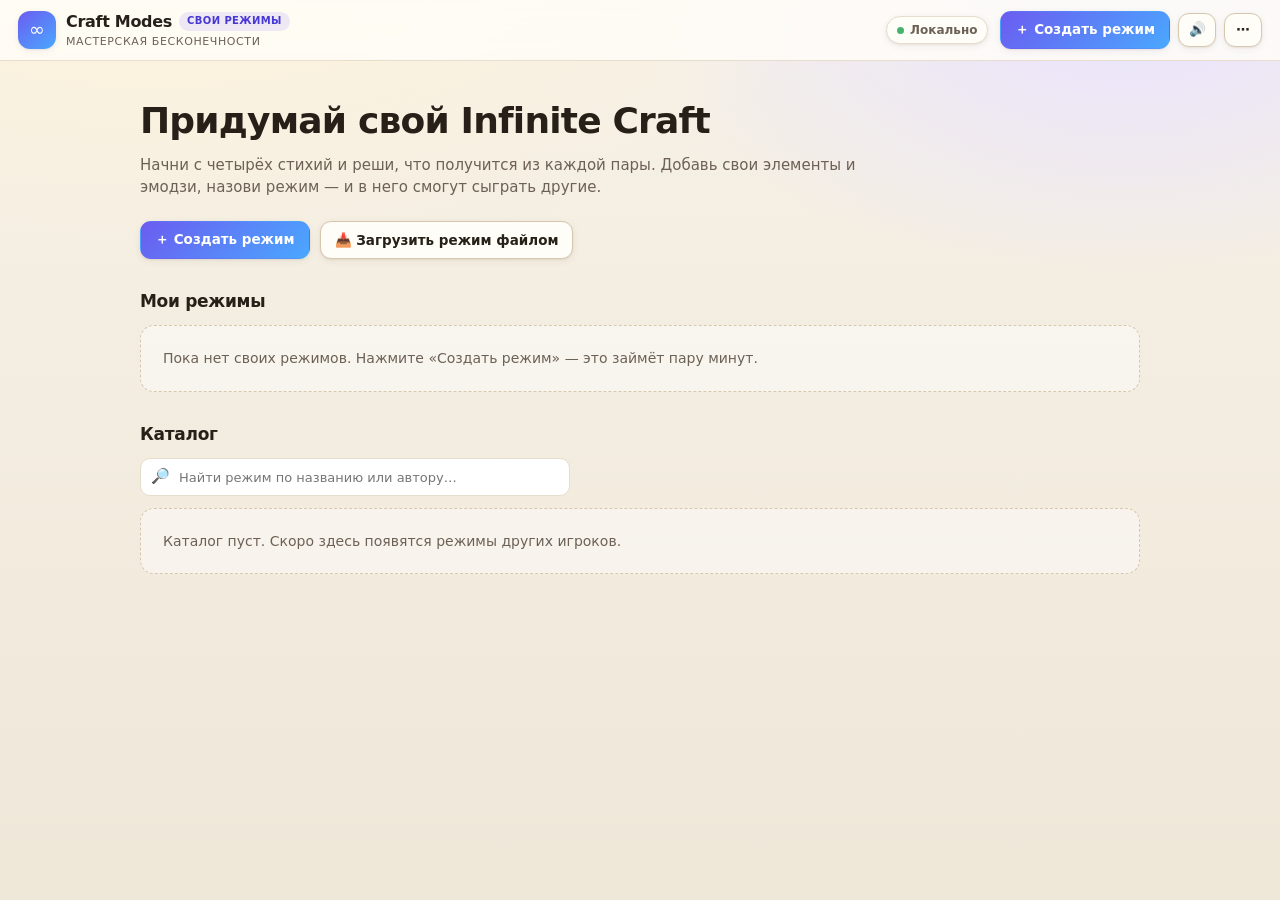
==== commit 6aacbfba: "Add files via upload" ====
--- a/index.html
+++ b/index.html
@@ -45,6 +45,7 @@
         <span aria-hidden="true">📖</span><span class="btn-label">Рецепты</span>
       </button>
       <button class="btn btn--primary" id="btnCreate" type="button">＋ Создать режим</button>
+      <button class="btn btn--icon sound-btn" id="btnSound" type="button" title="Звуки включены" aria-label="Выключить звуки">🔊</button>
       <button class="btn btn--icon" id="btnMenu" type="button" aria-haspopup="menu" aria-expanded="false" aria-controls="menu" title="Меню" aria-label="Меню">⋯</button>
     </div>
   </header>
@@ -350,6 +351,7 @@
   <script src="storage.js"></script>
   <script src="emoji.js"></script>
   <script src="emoji-picker.js"></script>
+  <script src="sound.js"></script>
   <script src="modes.js"></script>
   <script src="app.js"></script>
 </body>
--- a/style.css
+++ b/style.css
@@ -186,6 +186,8 @@
   line-height: 1;
 }
 
+.sound-btn { font-family: var(--emoji); font-size: 16px; }
+
 /* ---------- меню ---------- */
 
 .menu {
@@ -1164,7 +1166,9 @@
   .topbar #btnLobby,
   .topbar #btnRemote,
   .topbar #btnCreate,
+  .topbar #btnSound,
   .topbar #btnMenu { flex: 0 1 auto; }
+  .topbar #btnSound { width: 36px; }
   .topbar #btnCreate { flex: 1 1 auto; }
   .workspace {
     flex-direction: column;
@@ -1188,3 +1192,75 @@
   .btn-label { display: none; }
 }
 
+@media (max-width: 520px) {
+  .topbar {
+    gap: 6px;
+    padding: 7px 9px;
+  }
+  .brand-logo {
+    width: 34px;
+    height: 34px;
+    font-size: 22px;
+  }
+  .brand-text h1 { font-size: 16px; }
+  .topbar .actions {
+    gap: 5px;
+    width: 100%;
+  }
+  .topbar #btnCreate {
+    min-width: 0;
+    padding-inline: 10px;
+    font-size: 12px;
+  }
+  .topbar #btnSound,
+  .topbar #btnMenu { width: 34px; }
+  .workspace {
+    max-height: calc(100dvh - 148px);
+    padding: 8px;
+    gap: 8px;
+  }
+  .panel {
+    max-height: 40dvh;
+    padding: 9px;
+  }
+  .board { min-height: 34dvh; }
+  .board-toolbar { gap: 6px; }
+  .board-toolbar .btn { font-size: 11px; padding: 5px 8px; }
+  .modal {
+    width: calc(100vw - 16px);
+    max-height: 92dvh;
+    border-radius: 16px;
+  }
+  .modal-body { padding: 14px; }
+  .modal-head { padding: 15px 14px 10px; }
+  .toasts {
+    bottom: max(12px, env(safe-area-inset-bottom));
+    width: calc(100vw - 24px);
+    align-items: center;
+  }
+  .toast {
+    max-width: 100%;
+    font-size: 12px;
+    padding: 9px 12px;
+  }
+  .menu {
+    bottom: max(10px, env(safe-area-inset-bottom));
+    left: 8px;
+    right: 8px;
+    padding: 6px;
+  }
+  .menu button { padding: 10px; font-size: 13px; }
+  .emoji-grid { grid-template-columns: repeat(auto-fill, minmax(40px, 1fr)); }
+}
+
+@media (pointer: coarse) {
+  .btn,
+  .chip,
+  .mode-like,
+  .mode-report,
+  .emoji-cell,
+  .emoji-button {
+    -webkit-tap-highlight-color: transparent;
+  }
+}
+
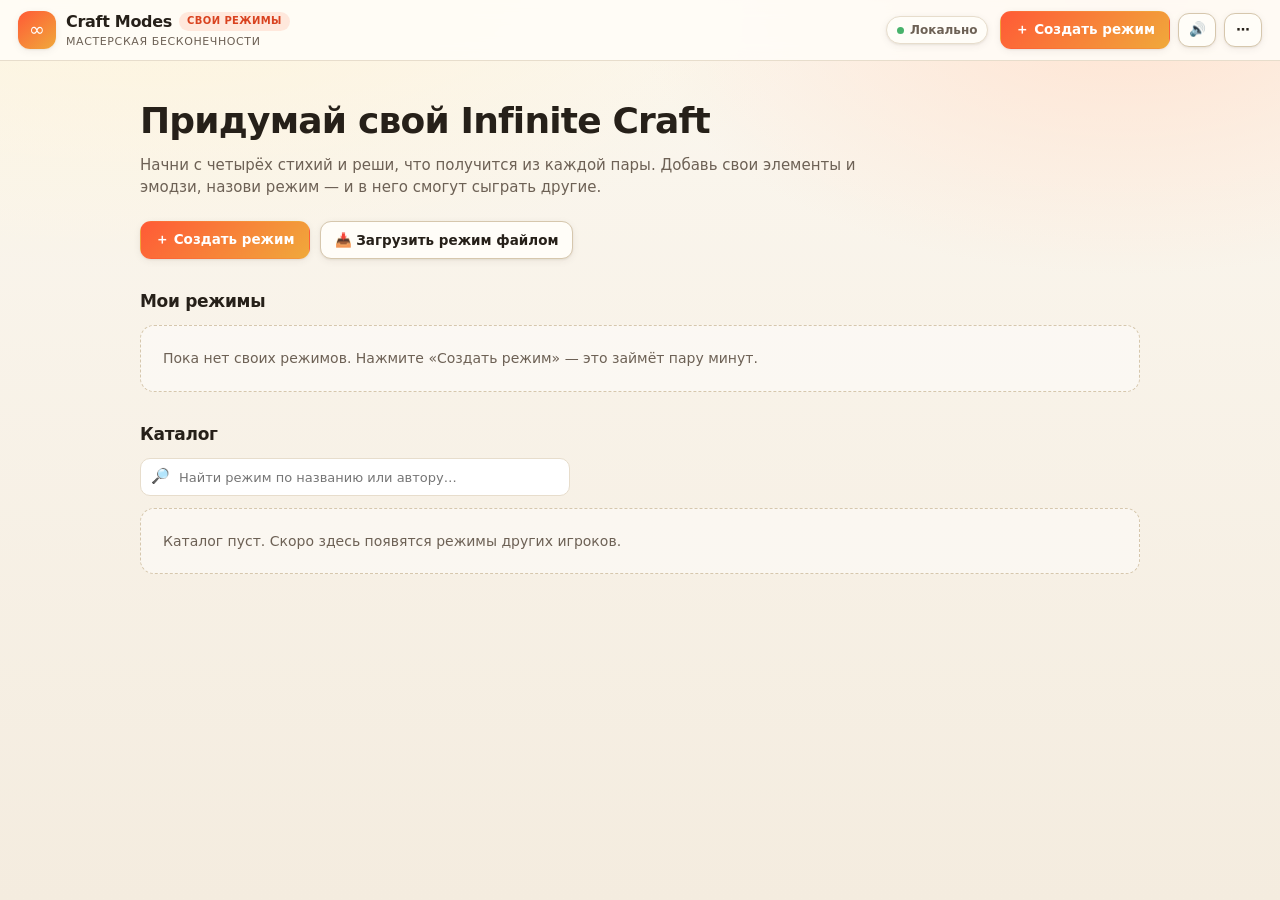
==== commit e600a09b: "Add files via upload" ====
--- a/index.html
+++ b/index.html
@@ -6,7 +6,7 @@
   <meta name="description" content="Craft Modes — создавайте собственные режимы Infinite Craft и играйте в режимы других игроков.">
   <title>Craft Modes — свои режимы Infinite Craft</title>
   <link rel="icon" href="data:image/svg+xml,<svg xmlns='http://www.w3.org/2000/svg' viewBox='0 0 100 100'><text y='.9em' font-size='90'>🧩</text></svg>">
-  <link rel="stylesheet" href="style.css">
+  <link rel="stylesheet" href="style.css?v=6">
 </head>
 <body>
 
@@ -15,7 +15,7 @@
       <span class="brand-logo" aria-hidden="true">∞</span>
       <span class="brand-text">
         <h1>Craft Modes <span class="mode-label" id="modeBadge">свои режимы</span></h1>
-        <p>мастерская бесконечности</p>
+        <p id="brandSubtitle">мастерская бесконечности</p>
       </span>
     </a>
 
@@ -40,8 +40,8 @@
     </button>
 
     <div class="actions">
-      <button class="btn" id="btnLobby" type="button" hidden>← Все режимы</button>
-      <button class="btn" id="btnRecipes" type="button" title="Рецепты режима" hidden>
+      <button class="btn" id="btnLobby" type="button" hidden>← <span class="btn-label">Все режимы</span></button>
+      <button class="btn btn--primary" id="btnRecipes" type="button" title="Рецепты режима" hidden>
         <span aria-hidden="true">📖</span><span class="btn-label">Рецепты</span>
       </button>
       <button class="btn btn--primary" id="btnCreate" type="button">＋ Создать режим</button>
@@ -85,12 +85,10 @@
   <main class="screen workspace" id="screenEditor" hidden>
     <section class="board-column">
       <div class="board-toolbar">
-        <span class="mode-pill"><span aria-hidden="true">✏️</span><span class="name" id="editorTitle">Новый режим</span></span>
         <p class="board-tip"><span aria-hidden="true">🖱️</span> Перетащите элемент на другой — или выберите два по очереди</p>
         <div class="board-tools">
           <span class="board-counter" id="editorBoardCount">4 на столе</span>
           <button class="btn btn--tiny" id="btnClearEditor" type="button">🧹 Очистить</button>
-          <button class="btn btn--primary btn--small" id="btnSaveMode" type="button">💾 Сохранить</button>
         </div>
       </div>
       <div class="board" id="editorBoard">
@@ -120,13 +118,11 @@
   <main class="screen workspace" id="screenPlay" hidden>
     <section class="board-column">
       <div class="board-toolbar">
-        <span class="mode-pill"><span aria-hidden="true">🎮</span><span class="name" id="playTitle"></span></span>
         <p class="board-tip"><span aria-hidden="true">🖱️</span> Перетащите элемент на другой — или выберите два по очереди</p>
         <div class="board-tools">
-          <span class="stat-pill"><span aria-hidden="true">💡</span><span id="playFound">0</span> / <span id="playTotal">0</span> открыто</span>
+          <span class="board-counter"><b id="playFound">0</b> / <span id="playTotal">0</span> открыто</span>
           <span class="board-counter" id="playBoardCount">4 на столе</span>
           <button class="btn btn--tiny" id="btnClearPlay" type="button">🧹 Очистить</button>
-          <button class="btn btn--small" id="btnPlayRestart" type="button">↺ Заново</button>
         </div>
       </div>
       <div class="board" id="playBoard">
@@ -346,14 +342,14 @@
 
   <div class="toasts" id="toasts" aria-live="polite"></div>
 
-  <script src="config.js"></script>
-  <script src="filter.js"></script>
-  <script src="storage.js"></script>
-  <script src="emoji.js"></script>
-  <script src="emoji-picker.js"></script>
-  <script src="sound.js"></script>
-  <script src="modes.js"></script>
-  <script src="app.js"></script>
+  <script src="config.js?v=6"></script>
+  <script src="filter.js?v=6"></script>
+  <script src="storage.js?v=6"></script>
+  <script src="emoji.js?v=6"></script>
+  <script src="emoji-picker.js?v=6"></script>
+  <script src="sound.js?v=6"></script>
+  <script src="modes.js?v=6"></script>
+  <script src="app.js?v=6"></script>
 </body>
 </html>
 
--- a/style.css
+++ b/style.css
@@ -1,20 +1,20 @@
-/* =========================================================
+﻿/* =========================================================
    Craft Modes — стили
    ========================================================= */
 
 :root {
-  --bg: #f6f1e7;
-  --bg-2: #efe7d8;
+  --bg: #fbf7ef;
+  --bg-2: #f4ecdf;
   --card: #fffdf8;
   --ink: #262019;
   --ink-soft: #6d6155;
   --line: #e7ddcc;
   --line-strong: #d6c7ad;
-  --accent: #6b5cf0;
-  --accent-2: #4aa8ff;
-  --accent-deep: #4738d6;
-  --warn: #d9503f;
-  --ok: #2f9e5f;
+  --accent: #ff5a36;
+  --accent-2: #f0a93b;
+  --accent-deep: #d94320;
+  --warn: #cf3f2d;
+  --ok: #3f9d64;
   --shadow-sm: 0 1px 2px rgba(58, 40, 20, 0.08), 0 2px 8px rgba(58, 40, 20, 0.06);
   --shadow-md: 0 6px 18px rgba(58, 40, 20, 0.1);
   --shadow-lg: 0 18px 45px rgba(58, 40, 20, 0.18);
@@ -37,7 +37,7 @@
   line-height: 1.45;
   color: var(--ink);
   background: radial-gradient(1200px 600px at 12% -10%, #fff4d9 0%, transparent 60%),
-              radial-gradient(900px 500px at 88% 0%, #e8e2ff 0%, transparent 55%),
+              radial-gradient(900px 500px at 88% 0%, #ffe3d1 0%, transparent 55%),
               linear-gradient(180deg, var(--bg) 0%, var(--bg-2) 100%);
   -webkit-font-smoothing: antialiased;
 }
@@ -108,7 +108,7 @@
   padding: 2px 8px 3px;
   border-radius: 999px;
   vertical-align: 2px;
-  background: rgba(107, 92, 240, 0.12);
+  background: rgba(255, 90, 54, 0.12);
   color: var(--accent-deep);
   font-size: 10px;
   font-weight: 800;
@@ -605,7 +605,7 @@
   margin-left: auto;
   padding: 1px 8px;
   border-radius: 999px;
-  background: rgba(107, 92, 240, 0.12);
+  background: rgba(255, 90, 54, 0.12);
   color: var(--accent-deep);
   font-size: 11px;
 }
@@ -736,7 +736,7 @@
 
 .chip.is-selected {
   border-color: var(--accent);
-  box-shadow: 0 0 0 3px rgba(107, 92, 240, 0.22), var(--shadow-md);
+  box-shadow: 0 0 0 3px rgba(255, 90, 54, 0.22), var(--shadow-md);
 }
 
 .chip.is-dragging { cursor: grabbing; z-index: 999; box-shadow: var(--shadow-lg); }
@@ -853,7 +853,7 @@
 .field select { resize: none; cursor: pointer; }
 
 .field input:focus,
-.field textarea:focus { border-color: var(--accent); box-shadow: 0 0 0 3px rgba(107, 92, 240, 0.15); }
+.field textarea:focus { border-color: var(--accent); box-shadow: 0 0 0 3px rgba(255, 90, 54, 0.16); }
 
 .emoji-input {
   display: flex;
@@ -881,7 +881,7 @@
   transition: border-color 0.13s, background 0.13s;
 }
 
-.emoji-button:hover { border-color: var(--accent); background: #faf7ff; }
+.emoji-button:hover { border-color: var(--accent); background: #fff8f2; }
 
 .modal--emoji {
   width: min(620px, calc(100vw - 28px));
@@ -909,7 +909,7 @@
 }
 
 .emoji-tab:hover { border-color: var(--accent); }
-.emoji-tab.is-active { background: #eeeaff; border-color: var(--accent); color: var(--accent-deep); }
+.emoji-tab.is-active { background: #fff0e8; border-color: var(--accent); color: var(--accent-deep); }
 
 .emoji-grid {
   display: grid;
@@ -1079,7 +1079,7 @@
 }
 
 .recipe-badge.is-open { background: #e6f6ec; color: #237a46; }
-.recipe-badge.is-available { background: #eeeaff; color: var(--accent-deep); }
+.recipe-badge.is-available { background: #fff0e8; color: var(--accent-deep); }
 .recipe-badge.is-locked { background: #f0ece4; color: #9b8f80; }
 .recipe-badge.is-editor { background: #fff3d9; color: #9a6a12; }
 
@@ -1141,10 +1141,16 @@
 /* ---------- мобильная версия ---------- */
 
 @media (max-width: 820px) {
+  body[data-screen="editor"],
+  body[data-screen="play"] {
+    height: 100dvh;
+    overflow: hidden;
+  }
+
   .topbar {
     flex-wrap: wrap;
-    gap: 7px;
-    padding: 8px 10px;
+    gap: 6px;
+    padding: 7px 10px;
   }
   .topbar .brand {
     width: 100%;
@@ -1155,47 +1161,133 @@
   .topbar .brand-text { flex: 1; }
   .topbar .brand-text p,
   .topbar .brand-text .mode-label { display: none; }
-  .topbar .stats {
-    order: 3;
-    width: 100%;
-    gap: 6px;
-  }
-  .topbar .stat { padding: 4px 9px; font-size: 12px; }
+  body[data-screen="editor"] .topbar .brand-text p,
+  body[data-screen="play"] .topbar .brand-text p {
+    display: block;
+    max-width: 64vw;
+    overflow: hidden;
+    text-overflow: ellipsis;
+    white-space: nowrap;
+    font-size: 10px;
+    line-height: 1.2;
+    letter-spacing: 0.08em;
+    text-transform: uppercase;
+  }
+
+  /* На игровых экранах статистика уже есть в тулбаре — не тратим высоту. */
+  body[data-screen="editor"] .topbar .stats,
+  body[data-screen="play"] .topbar .stats { display: none; }
   .topbar .save-pill { order: 2; margin-left: auto; }
-  .topbar .actions { order: 2; flex: 1 1 auto; justify-content: flex-end; }
+  .topbar .actions { order: 2; flex: 1 1 auto; justify-content: flex-end; gap: 6px; }
   .topbar #btnLobby,
-  .topbar #btnRemote,
   .topbar #btnCreate,
   .topbar #btnSound,
   .topbar #btnMenu { flex: 0 1 auto; }
-  .topbar #btnSound { width: 36px; }
-  .topbar #btnCreate { flex: 1 1 auto; }
+  .topbar #btnSound { width: 38px; }
+
   .workspace {
+    flex: 1 1 auto;
     flex-direction: column;
-    max-height: calc(100dvh - 158px);
+    min-height: 0;
+    max-height: none;
     overflow: hidden;
+    padding: 8px 10px 10px;
+    gap: 8px;
+  }
+  .board-column {
+    flex: 1 1 auto;
+    min-height: 0;
+  }
+  .board {
+    flex: 1 1 auto;
+    min-height: 0;
+  }
+
+  /* Панель внизу: компактная, но с крупными элементами. */
+  .panel {
+    flex: 0 0 32dvh;
+    min-height: 190px;
+    max-height: 32dvh;
+    order: 2;
     padding: 10px;
-    gap: 10px;
-  }
-  .panel {
+  }
+  .panel-head { font-size: 12px; }
+  .panel-count { font-size: 12px; padding: 2px 8px; }
+  .panel-hint { display: none; }
+  .search { padding: 8px 10px; }
+  .search input { font-size: 15px; }
+  .elements-list {
+    flex-direction: row;
+    flex-wrap: wrap;
+    align-content: flex-start;
+    gap: 6px;
+    touch-action: pan-y;
+    overscroll-behavior: contain;
+  }
+  .el-item {
     flex: 0 0 auto;
-    max-height: 38dvh;
-    order: 2;
-  }
-  .board { min-height: 36dvh; }
+    width: auto;
+    max-width: 48%;
+    min-height: 44px;
+    padding: 7px 12px 7px 7px;
+    border: 1px solid var(--line);
+    border-radius: 999px;
+    background: #fffdf8;
+    font-size: 14px;
+  }
+  .el-item .el-emoji {
+    width: 30px;
+    height: 30px;
+    font-size: 17px;
+  }
+  .el-item .el-name { max-width: 118px; }
+  .el-item .el-mark { display: none; }
+
+  .chip {
+    gap: 8px;
+    padding: 9px 14px 9px 9px;
+    font-size: 16px;
+    max-width: 82vw;
+    min-height: 44px;
+  }
+  .chip .chip-emoji {
+    width: 28px;
+    height: 28px;
+    font-size: 16px;
+  }
+  .board-toolbar {
+    min-height: 38px;
+    font-size: 14px;
+    gap: 6px;
+    flex-wrap: wrap;
+  }
+  .mode-pill {
+    max-width: 62vw;
+    padding: 7px 12px;
+    font-size: 14px;
+  }
+  .stat-pill { padding: 6px 10px; font-size: 13px; }
+  .board-tools {
+    width: 100%;
+    justify-content: flex-end;
+    gap: 6px;
+  }
+  .board-tools .btn {
+    min-height: 40px;
+    padding: 8px 12px;
+    font-size: 13px;
+  }
+  .board-tip { display: none; }
+
+  .menu { top: auto; bottom: 12px; left: 10px; right: 10px; min-width: 0; }
+  .btn-label { display: none; }
   .brand-text span { display: none; }
-  .mode-pill { max-width: 42vw; }
-  .board-toolbar { flex-wrap: wrap; }
-  .board-tip { display: none; }
-  .board-tools { width: 100%; justify-content: flex-end; }
-  .menu { top: auto; bottom: 14px; left: 10px; right: 10px; min-width: 0; }
-  .btn-label { display: none; }
 }
 
 @media (max-width: 520px) {
   .topbar {
-    gap: 6px;
-    padding: 7px 9px;
+    gap: 5px;
+    padding: 6px 8px;
   }
   .brand-logo {
     width: 34px;
@@ -1203,29 +1295,31 @@
     font-size: 22px;
   }
   .brand-text h1 { font-size: 16px; }
+
   .topbar .actions {
     gap: 5px;
-    width: 100%;
-  }
-  .topbar #btnCreate {
-    min-width: 0;
-    padding-inline: 10px;
-    font-size: 12px;
+    width: auto;
+    flex: 1 1 auto;
   }
   .topbar #btnSound,
-  .topbar #btnMenu { width: 34px; }
+  .topbar #btnMenu { width: 36px; height: 36px; }
+  .topbar .save-pill { font-size: 12px; padding: 6px 9px; }
+
   .workspace {
-    max-height: calc(100dvh - 148px);
-    padding: 8px;
-    gap: 8px;
+    padding: 6px 8px 8px;
+    gap: 6px;
   }
   .panel {
-    max-height: 40dvh;
+    flex-basis: 33dvh;
+    max-height: 33dvh;
+    min-height: 175px;
     padding: 9px;
   }
-  .board { min-height: 34dvh; }
-  .board-toolbar { gap: 6px; }
-  .board-toolbar .btn { font-size: 11px; padding: 5px 8px; }
+  .board-toolbar { gap: 5px; }
+  .board-tools .btn { min-height: 38px; padding: 7px 10px; font-size: 12px; }
+  .mode-pill { max-width: 58vw; font-size: 13px; }
+  .stat-pill { font-size: 12px; padding: 5px 8px; }
+
   .modal {
     width: calc(100vw - 16px);
     max-height: 92dvh;
@@ -1263,4 +1357,4 @@
     -webkit-tap-highlight-color: transparent;
   }
 }
-
+
